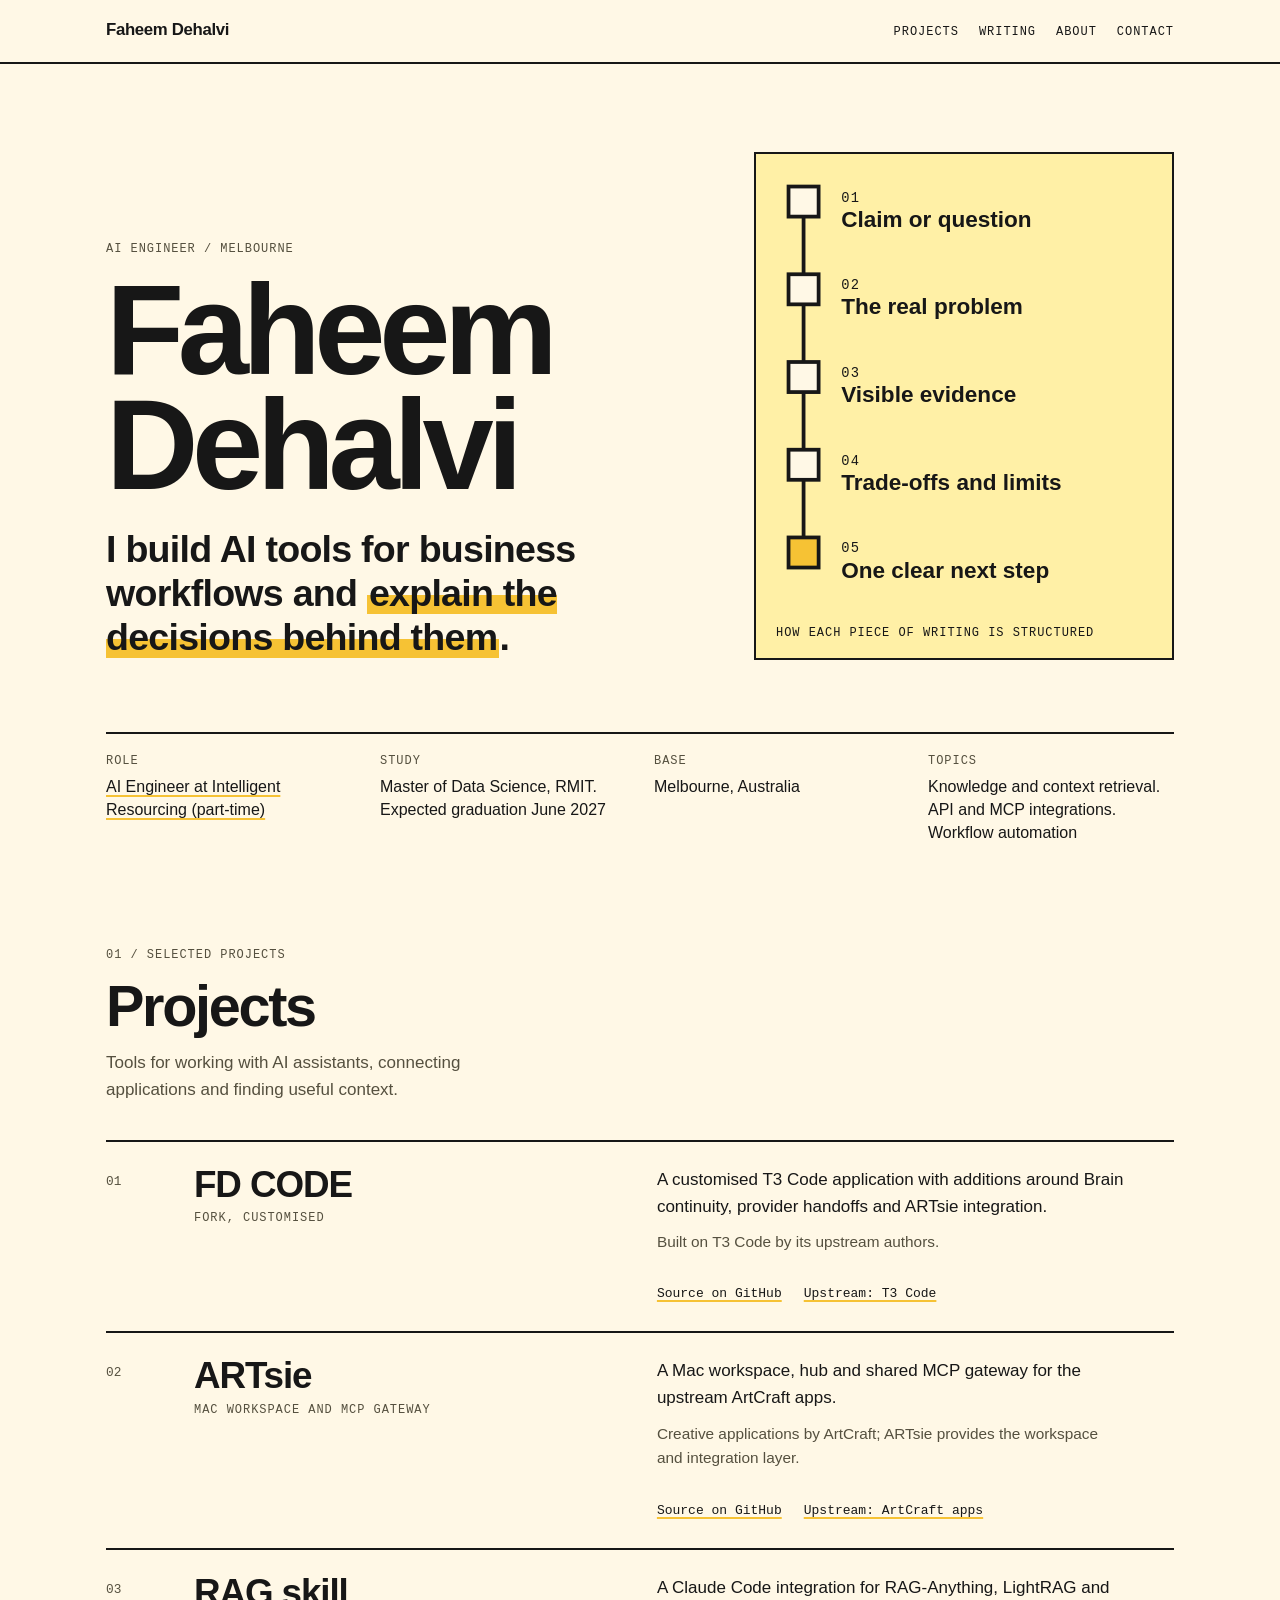
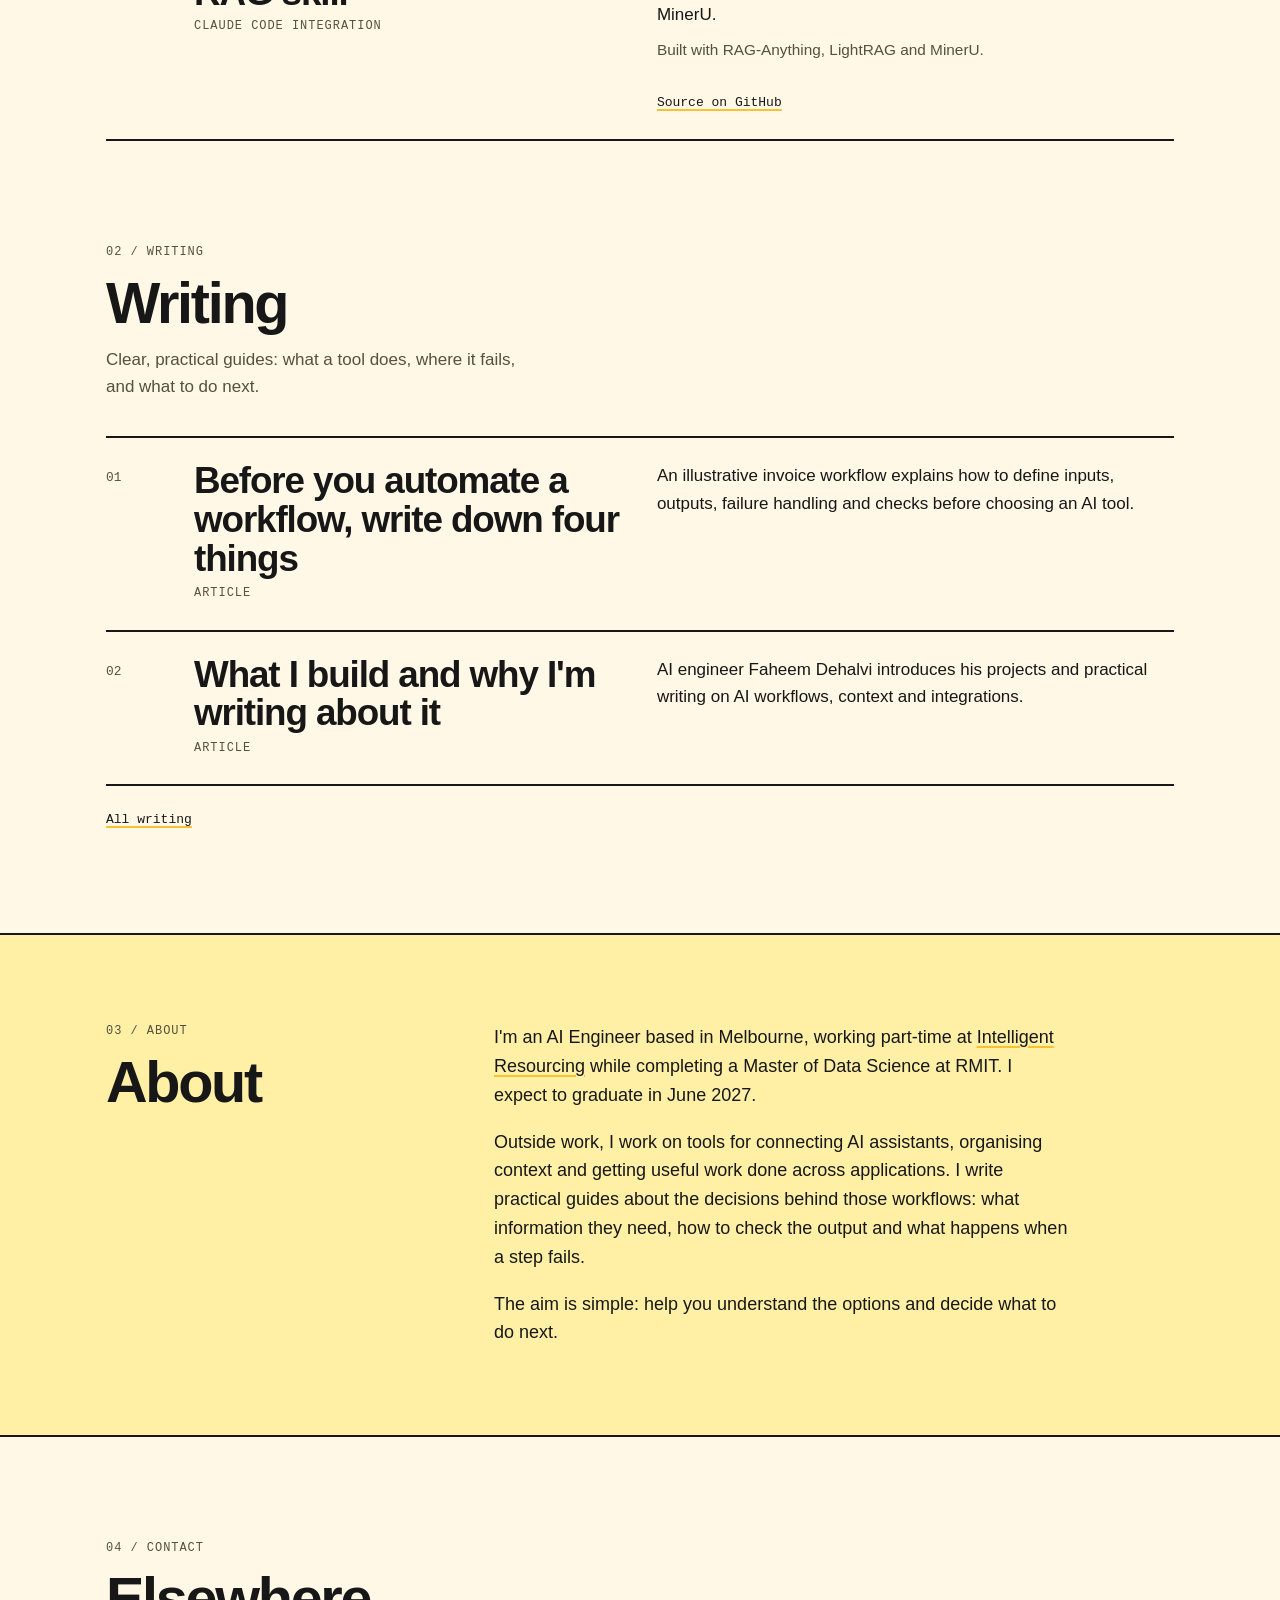
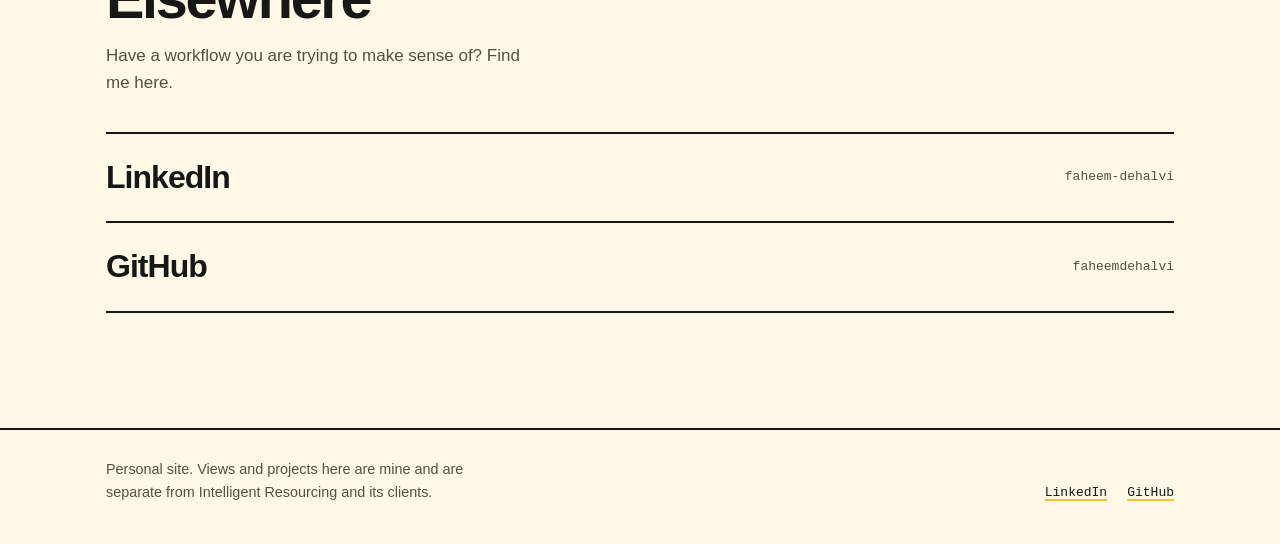
==== docs/index.html @ 50e188a6 "Prepare personal site with project portfolio and first articles" ====
<!doctype html>
<html lang="en-AU">
<head>
<meta charset="utf-8">
<meta name="viewport" content="width=device-width, initial-scale=1">
<title>Faheem Dehalvi | AI engineer in Melbourne</title>
<meta name="description" content="Faheem Dehalvi is an AI engineer in Melbourne. He builds AI tools for business workflows and explains the decisions behind them. Projects, writing and contact links.">
<meta name="theme-color" content="#fff8e6">
<meta property="og:type" content="website">
<meta property="og:title" content="Faheem Dehalvi | AI engineer in Melbourne">
<meta property="og:description" content="Faheem Dehalvi is an AI engineer in Melbourne. He builds AI tools for business workflows and explains the decisions behind them. Projects, writing and contact links.">
<link rel="canonical" href="https://faheemdehalvi.github.io/">
<meta property="og:url" content="https://faheemdehalvi.github.io/">
<link rel="icon" href="./assets/favicon.svg" type="image/svg+xml">
<link rel="stylesheet" href="./assets/styles.css">
<script type="application/ld+json">{"@context": "https://schema.org", "@type": "ProfilePage", "name": "Faheem Dehalvi | AI engineer in Melbourne", "mainEntity": {"@type": "Person", "name": "Faheem Dehalvi", "sameAs": ["https://www.linkedin.com/in/faheem-dehalvi/", "https://github.com/faheemdehalvi"], "description": "I build AI tools for business workflows and explain the decisions behind them.", "url": "https://faheemdehalvi.github.io/"}}</script>
</head>
<body>
<a class="skip-link" href="#main">Skip to content</a>
<header class="site-header">
  <div class="wrap header-inner">
    <a class="wordmark" href="./">Faheem Dehalvi</a>
    <nav aria-label="Main">
      <ul class="nav-list">
        <li><a href="./#projects">Projects</a></li>
        <li><a href="./writing/">Writing</a></li>
        <li><a href="./#about">About</a></li>
        <li><a href="./#contact">Contact</a></li>
      </ul>
    </nav>
  </div>
</header>
<main id="main">
<section class="hero" aria-labelledby="top">
  <div class="wrap hero-grid">
    <div class="hero-copy">
      <p class="label">AI engineer / Melbourne</p>
      <h1 id="top" class="hero-name"><span>Faheem</span> <span>Dehalvi</span></h1>
      <p class="hero-lead">I build AI tools for business workflows and <mark>explain the decisions behind them</mark>.</p>
    </div>
    <figure class="hero-figure">
      <svg viewBox="0 0 300 350" role="img" aria-labelledby="wf-t wf-d" xmlns="http://www.w3.org/2000/svg">
  <title id="wf-t">Five-step structure of each piece of writing</title>
  <desc id="wf-d">A vertical sequence: claim or question, the real problem, visible evidence, trade-offs and limits, one next step.</desc>
  <line x1="22" y1="22" x2="22" y2="302" stroke="#171717" stroke-width="3"/>
  <g font-family="-apple-system, BlinkMacSystemFont, 'Segoe UI', 'Helvetica Neue', Arial, sans-serif" fill="#171717">
    <g>
      <rect x="10" y="10" width="24" height="24" fill="#fff8e6" stroke="#171717" stroke-width="3"/>
      <text x="52" y="22" font-size="11" font-family="ui-monospace, Menlo, monospace" letter-spacing="1">01</text>
      <text x="52" y="42" font-size="18" font-weight="700">Claim or question</text>
    </g>
    <g>
      <rect x="10" y="80" width="24" height="24" fill="#fff8e6" stroke="#171717" stroke-width="3"/>
      <text x="52" y="92" font-size="11" font-family="ui-monospace, Menlo, monospace" letter-spacing="1">02</text>
      <text x="52" y="112" font-size="18" font-weight="700">The real problem</text>
    </g>
    <g>
      <rect x="10" y="150" width="24" height="24" fill="#fff8e6" stroke="#171717" stroke-width="3"/>
      <text x="52" y="162" font-size="11" font-family="ui-monospace, Menlo, monospace" letter-spacing="1">03</text>
      <text x="52" y="182" font-size="18" font-weight="700">Visible evidence</text>
    </g>
    <g>
      <rect x="10" y="220" width="24" height="24" fill="#fff8e6" stroke="#171717" stroke-width="3"/>
      <text x="52" y="232" font-size="11" font-family="ui-monospace, Menlo, monospace" letter-spacing="1">04</text>
      <text x="52" y="252" font-size="18" font-weight="700">Trade-offs and limits</text>
    </g>
    <g>
      <rect x="10" y="290" width="24" height="24" fill="#f6c234" stroke="#171717" stroke-width="3"/>
      <text x="52" y="302" font-size="11" font-family="ui-monospace, Menlo, monospace" letter-spacing="1">05</text>
      <text x="52" y="322" font-size="18" font-weight="700">One clear next step</text>
    </g>
  </g>
</svg>
      <figcaption class="label">How each piece of writing is structured</figcaption>
    </figure>
  </div>
  <div class="wrap">
    <dl class="facts">
      <div><dt>Role</dt><dd><a href="https://intelligentresourcing.co/about-us" rel="noopener noreferrer">AI Engineer at Intelligent Resourcing (part-time)</a></dd></div>
      <div><dt>Study</dt><dd>Master of Data Science, RMIT. Expected graduation June 2027</dd></div>
      <div><dt>Base</dt><dd>Melbourne, Australia</dd></div>
      <div><dt>Topics</dt><dd>Knowledge and context retrieval. API and MCP integrations. Workflow automation</dd></div>
    </dl>
  </div>
</section>

<section class="section" id="projects" aria-labelledby="projects-h">
  <div class="wrap">
    <p class="label">01 / Selected projects</p>
    <h2 id="projects-h" class="section-title">Projects</h2>
    <p class="section-intro">Tools for working with AI assistants, connecting applications and finding useful context.</p>
    <ol class="rows">
      <li class="row"><span class="row-index" aria-hidden="true"></span><div><h3 class="row-name"><a href="https://github.com/faheemdehalvi/fd-code" rel="noopener noreferrer">FD CODE</a></h3><p class="row-kind label">Fork, customised</p></div><div class="row-body"><p>A customised T3 Code application with additions around Brain continuity, provider handoffs and ARTsie integration.</p><p class="credit">Built on T3 Code by its upstream authors.</p></div><ul class="row-links"><li><a href="https://github.com/faheemdehalvi/fd-code" rel="noopener noreferrer">Source on GitHub</a></li><li><a href="https://github.com/pingdotgg/t3code" rel="noopener noreferrer">Upstream: T3 Code</a></li></ul></li>
      <li class="row"><span class="row-index" aria-hidden="true"></span><div><h3 class="row-name"><a href="https://github.com/faheemdehalvi/artsie" rel="noopener noreferrer">ARTsie</a></h3><p class="row-kind label">Mac workspace and MCP gateway</p></div><div class="row-body"><p>A Mac workspace, hub and shared MCP gateway for the upstream ArtCraft apps.</p><p class="credit">Creative applications by ArtCraft; ARTsie provides the workspace and integration layer.</p></div><ul class="row-links"><li><a href="https://github.com/faheemdehalvi/artsie" rel="noopener noreferrer">Source on GitHub</a></li><li><a href="https://getartcraft.com/apps" rel="noopener noreferrer">Upstream: ArtCraft apps</a></li></ul></li>
      <li class="row"><span class="row-index" aria-hidden="true"></span><div><h3 class="row-name"><a href="https://github.com/faheemdehalvi/rag-skill" rel="noopener noreferrer">RAG skill</a></h3><p class="row-kind label">Claude Code integration</p></div><div class="row-body"><p>A Claude Code integration for RAG-Anything, LightRAG and MinerU.</p><p class="credit">Built with RAG-Anything, LightRAG and MinerU.</p></div><ul class="row-links"><li><a href="https://github.com/faheemdehalvi/rag-skill" rel="noopener noreferrer">Source on GitHub</a></li></ul></li>
    </ol>
  </div>
</section>

<section class="section" id="writing" aria-labelledby="writing-h">
  <div class="wrap">
    <p class="label">02 / Writing</p>
    <h2 id="writing-h" class="section-title">Writing</h2>
    <p class="section-intro">Clear, practical guides: what a tool does, where it fails, and what to do next.</p>
    <ol class="rows">
      <li class="row"><span class="row-index" aria-hidden="true"></span><div><h3 class="row-name"><a href="./writing/before-you-automate-a-workflow/">Before you automate a workflow, write down four things</a></h3><p class="row-kind writing-meta">Article</p></div><div class="row-body"><p>An illustrative invoice workflow explains how to define inputs, outputs, failure handling and checks before choosing an AI tool.</p></div></li>
      <li class="row"><span class="row-index" aria-hidden="true"></span><div><h3 class="row-name"><a href="./writing/what-i-build/">What I build and why I&#x27;m writing about it</a></h3><p class="row-kind writing-meta">Article</p></div><div class="row-body"><p>AI engineer Faheem Dehalvi introduces his projects and practical writing on AI workflows, context and integrations.</p></div></li>
    </ol>
    <p class="more"><a href="./writing/">All writing</a></p>
  </div>
</section>

<section class="band" id="about" aria-labelledby="about-h">
  <div class="wrap about-grid">
    <div>
      <p class="label">03 / About</p>
      <h2 id="about-h" class="section-title">About</h2>
    </div>
    <div class="about-text">
      <p>I&#x27;m an AI Engineer based in Melbourne, working part-time at <a href="https://intelligentresourcing.co/about-us" rel="noopener noreferrer">Intelligent Resourcing</a> while completing a Master of Data Science at RMIT. I expect to graduate in June 2027.</p>
      <p>Outside work, I work on tools for connecting AI assistants, organising context and getting useful work done across applications. I write practical guides about the decisions behind those workflows: what information they need, how to check the output and what happens when a step fails.</p>
      <p>The aim is simple: help you understand the options and decide what to do next.</p>
    </div>
  </div>
</section>

<section class="section" id="contact" aria-labelledby="contact-h">
  <div class="wrap">
    <p class="label">04 / Contact</p>
    <h2 id="contact-h" class="section-title">Elsewhere</h2>
    <p class="section-intro">Have a workflow you are trying to make sense of? Find me here.</p>
    <ul class="contact-list">
      <li><a href="https://www.linkedin.com/in/faheem-dehalvi/" rel="noopener noreferrer"><span>LinkedIn</span><span class="handle">faheem-dehalvi</span></a></li>
      <li><a href="https://github.com/faheemdehalvi" rel="noopener noreferrer"><span>GitHub</span><span class="handle">faheemdehalvi</span></a></li>
    </ul>
  </div>
</section>

</main>
<footer class="site-footer">
  <div class="wrap footer-inner">
    <p class="footer-note">Personal site. Views and projects here are mine and are separate from Intelligent Resourcing and its clients.</p>
    <ul class="footer-links">
      <li><a href="https://www.linkedin.com/in/faheem-dehalvi/" rel="noopener noreferrer">LinkedIn</a></li>
      <li><a href="https://github.com/faheemdehalvi" rel="noopener noreferrer">GitHub</a></li>
    </ul>
  </div>
</footer>
</body>
</html>
---- docs/assets/styles.css ----
/* Faheem Dehalvi personal site. No external fonts, no dependencies. */
:root {
  --cream: #fff8e6;
  --yellow: #fff0a6;
  --gold: #f6c234;
  --ink: #171717;
  --muted: #55503f;
  --rule: #171717;
  --mono: ui-monospace, "SF Mono", SFMono-Regular, Menlo, Consolas, "Liberation Mono", monospace;
  --sans: -apple-system, BlinkMacSystemFont, "Segoe UI", "Helvetica Neue", Arial, sans-serif;
  --pad: clamp(20px, 5vw, 56px);
}
*, *::before, *::after { box-sizing: border-box; }
html { -webkit-text-size-adjust: 100%; text-size-adjust: 100%; }
body {
  margin: 0;
  background: var(--cream);
  color: var(--ink);
  font-family: var(--sans);
  font-size: 1.0625rem;
  line-height: 1.6;
  overflow-wrap: break-word;
}
.wrap { width: 100%; max-width: 1180px; margin: 0 auto; padding-left: var(--pad); padding-right: var(--pad); }
img, svg { max-width: 100%; height: auto; }
a { color: var(--ink); text-decoration: underline; text-decoration-color: var(--gold); text-decoration-thickness: 2px; text-underline-offset: 3px; }
a:hover { background: var(--yellow); text-decoration-color: var(--ink); }
:focus-visible { outline: 3px solid var(--ink); outline-offset: 3px; background: var(--gold); }
.skip-link { position: absolute; left: 12px; top: -80px; z-index: 10; padding: 10px 14px; background: var(--ink); color: var(--cream); font-family: var(--mono); font-size: .875rem; }
.skip-link:focus { top: 12px; background: var(--ink); color: var(--cream); outline-color: var(--gold); }

.label { margin: 0 0 14px; font-family: var(--mono); font-size: .75rem; letter-spacing: .08em; text-transform: uppercase; color: var(--muted); line-height: 1.4; }
.label a { color: inherit; }

/* header */
.site-header { border-bottom: 2px solid var(--rule); }
.header-inner { display: flex; flex-wrap: wrap; align-items: baseline; justify-content: space-between; gap: 6px 24px; padding-top: 16px; padding-bottom: 14px; }
.wordmark { font-weight: 800; font-size: 1.05rem; letter-spacing: -.02em; text-decoration: none; }
.wordmark:hover { background: var(--yellow); }
.nav-list { list-style: none; margin: 0; padding: 0; display: flex; flex-wrap: wrap; gap: 4px 20px; }
.nav-list a { font-family: var(--mono); font-size: .75rem; letter-spacing: .08em; text-transform: uppercase; text-decoration: none; padding: 4px 0; border-bottom: 2px solid transparent; display: inline-block; }
.nav-list a:hover, .nav-list a[aria-current="page"] { border-bottom-color: var(--ink); background: transparent; }

/* hero */
.hero { padding: clamp(36px, 7vw, 88px) 0 0; }
.hero-grid { display: grid; gap: 40px; grid-template-columns: minmax(0, 1fr); align-items: end; }
.hero-name { margin: 0 0 24px; font-size: clamp(3.2rem, 15vw, 8rem); line-height: .9; letter-spacing: -.05em; font-weight: 800; }
.hero-name span { display: block; }
.hero-lead { margin: 0; max-width: 24ch; font-size: clamp(1.45rem, 4.6vw, 2.35rem); line-height: 1.18; letter-spacing: -.02em; font-weight: 600; }
mark { background: linear-gradient(transparent 55%, var(--gold) 55%); color: inherit; padding: 0 2px; }
.hero-figure { margin: 0; background: var(--yellow); border: 2px solid var(--ink); padding: 20px 20px 16px; max-width: 420px; }
.hero-figure svg { display: block; width: 100%; height: auto; }
.hero-figure figcaption { margin: 12px 0 0; color: var(--ink); }
.facts { margin: clamp(36px, 6vw, 72px) 0 0; padding: 0; display: grid; gap: 0; grid-template-columns: minmax(0, 1fr); border-top: 2px solid var(--rule); }
.facts > div { padding: 16px 0; border-bottom: 1px solid rgba(23,23,23,.3); }
.facts dt { font-family: var(--mono); font-size: .75rem; letter-spacing: .08em; text-transform: uppercase; color: var(--muted); margin: 0 0 4px; }
.facts dd { margin: 0; font-size: 1rem; line-height: 1.45; }

/* sections */
.section { padding: clamp(48px, 8vw, 104px) 0 0; }
.section-title, .page-title { margin: 0 0 14px; font-size: clamp(2rem, 7vw, 3.6rem); line-height: 1; letter-spacing: -.04em; font-weight: 800; }
.page-title { font-size: clamp(2rem, 7.5vw, 3.4rem); line-height: 1.04; max-width: 20ch; }
.section-intro { margin: 0 0 36px; max-width: 46ch; color: var(--muted); font-size: 1.0625rem; }
.rows { list-style: none; margin: 0; padding: 0; border-top: 2px solid var(--rule); counter-reset: row; }
.row { counter-increment: row; display: grid; gap: 8px 32px; grid-template-columns: minmax(0, 1fr); padding: 24px 0 26px; border-bottom: 2px solid var(--rule); }
.row-index::before { content: counter(row, decimal-leading-zero); font-family: var(--mono); font-size: .8rem; color: var(--muted); }
.row-name { margin: 0; font-size: clamp(1.6rem, 5vw, 2.3rem); line-height: 1.05; letter-spacing: -.03em; font-weight: 800; }
.row-name a { text-decoration: none; }
.row-name a:hover { background: var(--yellow); }
.row-kind { margin: 6px 0 0; }
.row-body p { margin: 0 0 10px; max-width: 52ch; }
.row-body .credit { color: var(--muted); font-size: .96rem; }
.row-body .caveat { font-family: var(--mono); font-size: .78rem; color: var(--muted); line-height: 1.5; }
.row-links { list-style: none; margin: 12px 0 0; padding: 0; display: flex; flex-wrap: wrap; gap: 6px 22px; font-family: var(--mono); font-size: .8125rem; }
.writing-meta { font-family: var(--mono); font-size: .75rem; letter-spacing: .08em; text-transform: uppercase; color: var(--muted); }
.empty-note { margin: 0 0 28px; padding: 14px 16px; background: var(--yellow); border-left: 6px solid var(--gold); max-width: 62ch; }
.more { margin: 24px 0 0; font-family: var(--mono); font-size: .8125rem; }
.subhead { margin: 56px 0 18px; font-family: var(--mono); font-size: .75rem; letter-spacing: .08em; text-transform: uppercase; color: var(--muted); font-weight: 400; }

/* about band */
.band { margin-top: clamp(48px, 8vw, 104px); background: var(--yellow); border-top: 2px solid var(--rule); border-bottom: 2px solid var(--rule); padding: clamp(40px, 7vw, 88px) 0; }
.about-grid { display: grid; gap: 24px 48px; grid-template-columns: minmax(0, 1fr); }
.about-text p { margin: 0 0 1em; max-width: 36rem; font-size: 1.125rem; line-height: 1.6; }
.about-text p:last-child { margin-bottom: 0; }
.band a:hover { background: var(--gold); }

/* contact */
.contact-list { list-style: none; margin: 0; padding: 0; border-top: 2px solid var(--rule); }
.contact-list li { border-bottom: 2px solid var(--rule); }
.contact-list a { display: flex; flex-wrap: wrap; justify-content: space-between; gap: 4px 16px; padding: 18px 0; text-decoration: none; font-size: clamp(1.4rem, 5vw, 2rem); font-weight: 800; letter-spacing: -.03em; }
.contact-list a:hover { background: var(--yellow); }
.contact-list .handle { font-family: var(--mono); font-size: .8125rem; font-weight: 400; letter-spacing: 0; align-self: center; color: var(--muted); }

/* footer */
.site-footer { margin-top: clamp(56px, 9vw, 120px); border-top: 2px solid var(--rule); padding: 28px 0 40px; }
.footer-inner { display: grid; gap: 16px 32px; grid-template-columns: minmax(0, 1fr); }
.footer-note { margin: 0; max-width: 46ch; font-size: .9rem; color: var(--muted); }
.footer-links { list-style: none; margin: 0; padding: 0; display: flex; flex-wrap: wrap; gap: 6px 20px; font-family: var(--mono); font-size: .8125rem; }

/* article / prose */
.article-head { margin-bottom: 36px; }
.article-meta { margin: 8px 0 0; }
.prose { max-width: 40rem; font-size: 1.125rem; line-height: 1.7; }
.prose h2 { margin: 2em 0 .5em; font-size: 1.6rem; line-height: 1.15; letter-spacing: -.025em; font-weight: 800; }
.prose h3 { margin: 1.8em 0 .4em; font-size: 1.25rem; line-height: 1.2; letter-spacing: -.015em; font-weight: 800; }
.prose h4 { margin: 1.6em 0 .3em; font-family: var(--mono); font-size: .8125rem; letter-spacing: .08em; text-transform: uppercase; }
.prose p, .prose ul, .prose ol, .prose pre, .prose blockquote { margin: 0 0 1.1em; }
.prose ul, .prose ol { padding-left: 1.4em; }
.prose li { margin-bottom: .35em; }
.prose li::marker { color: var(--ink); font-weight: 700; }
.prose code { font-family: var(--mono); font-size: .88em; background: var(--yellow); padding: .1em .35em; }
.prose pre { background: var(--ink); color: var(--cream); padding: 16px 18px; overflow-x: auto; line-height: 1.5; font-size: .875rem; border-left: 6px solid var(--gold); }
.prose pre code { background: transparent; padding: 0; font-size: inherit; color: inherit; }
.prose blockquote { padding: 2px 0 2px 18px; border-left: 6px solid var(--gold); color: var(--muted); }
.prose hr { border: 0; border-top: 2px solid var(--rule); margin: 2em 0; }
.article-back { margin: 48px 0 0; font-family: var(--mono); font-size: .8125rem; }

/* desktop */
@media (min-width: 760px) {
  .facts { grid-template-columns: repeat(4, minmax(0, 1fr)); gap: 0 28px; }
  .facts > div { border-bottom: 0; padding: 18px 0 0; }
  .row { grid-template-columns: 56px minmax(0, 5fr) minmax(0, 6fr); }
  .row-links { grid-column: 3; }
  .about-grid { grid-template-columns: minmax(0, 4fr) minmax(0, 8fr); }
  .footer-inner { grid-template-columns: minmax(0, 1fr) auto; align-items: end; }
}
@media (min-width: 960px) {
  .hero-grid { grid-template-columns: minmax(0, 7fr) minmax(0, 5fr); gap: 56px; }
  .hero-figure { justify-self: end; width: 100%; }
}
@media (prefers-reduced-motion: no-preference) {
  a { transition: background-color .12s ease; }
}
@media print {
  .skip-link, .site-header nav { display: none; }
  body { background: #fff; }
}
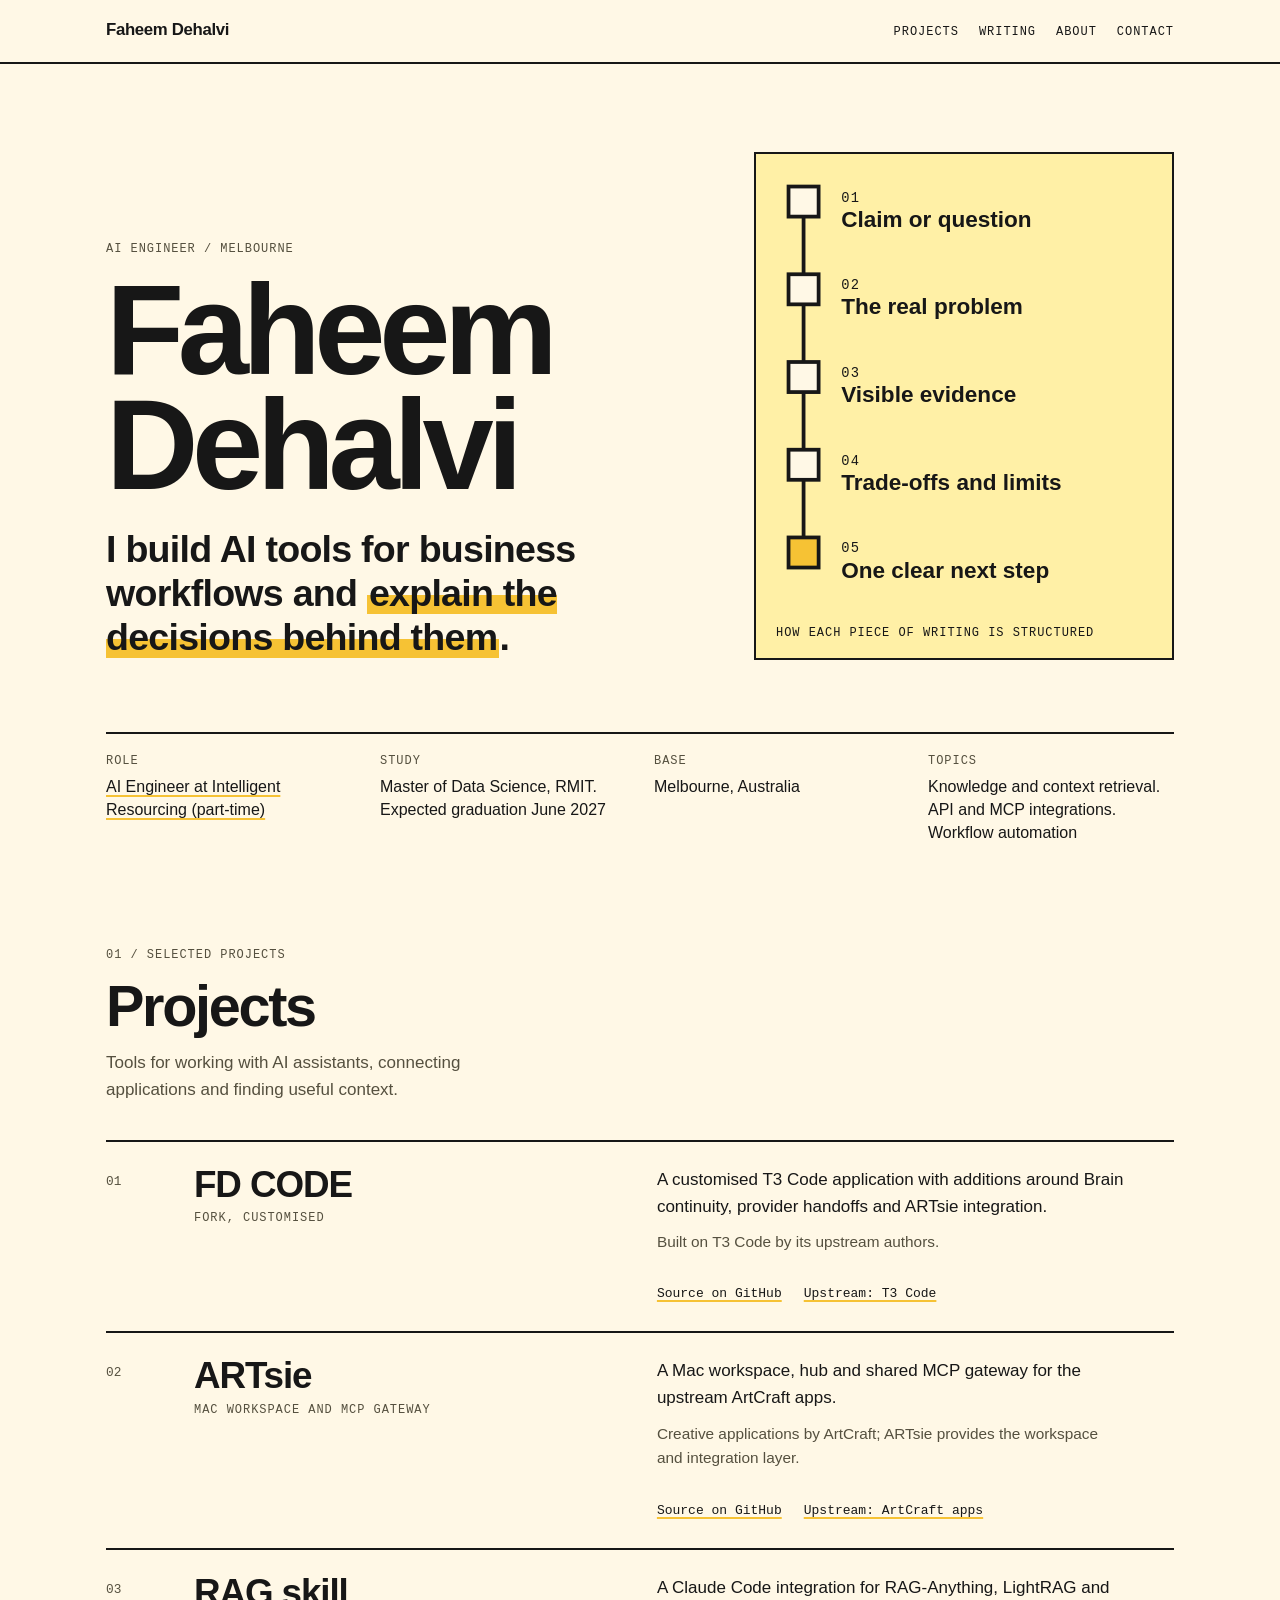
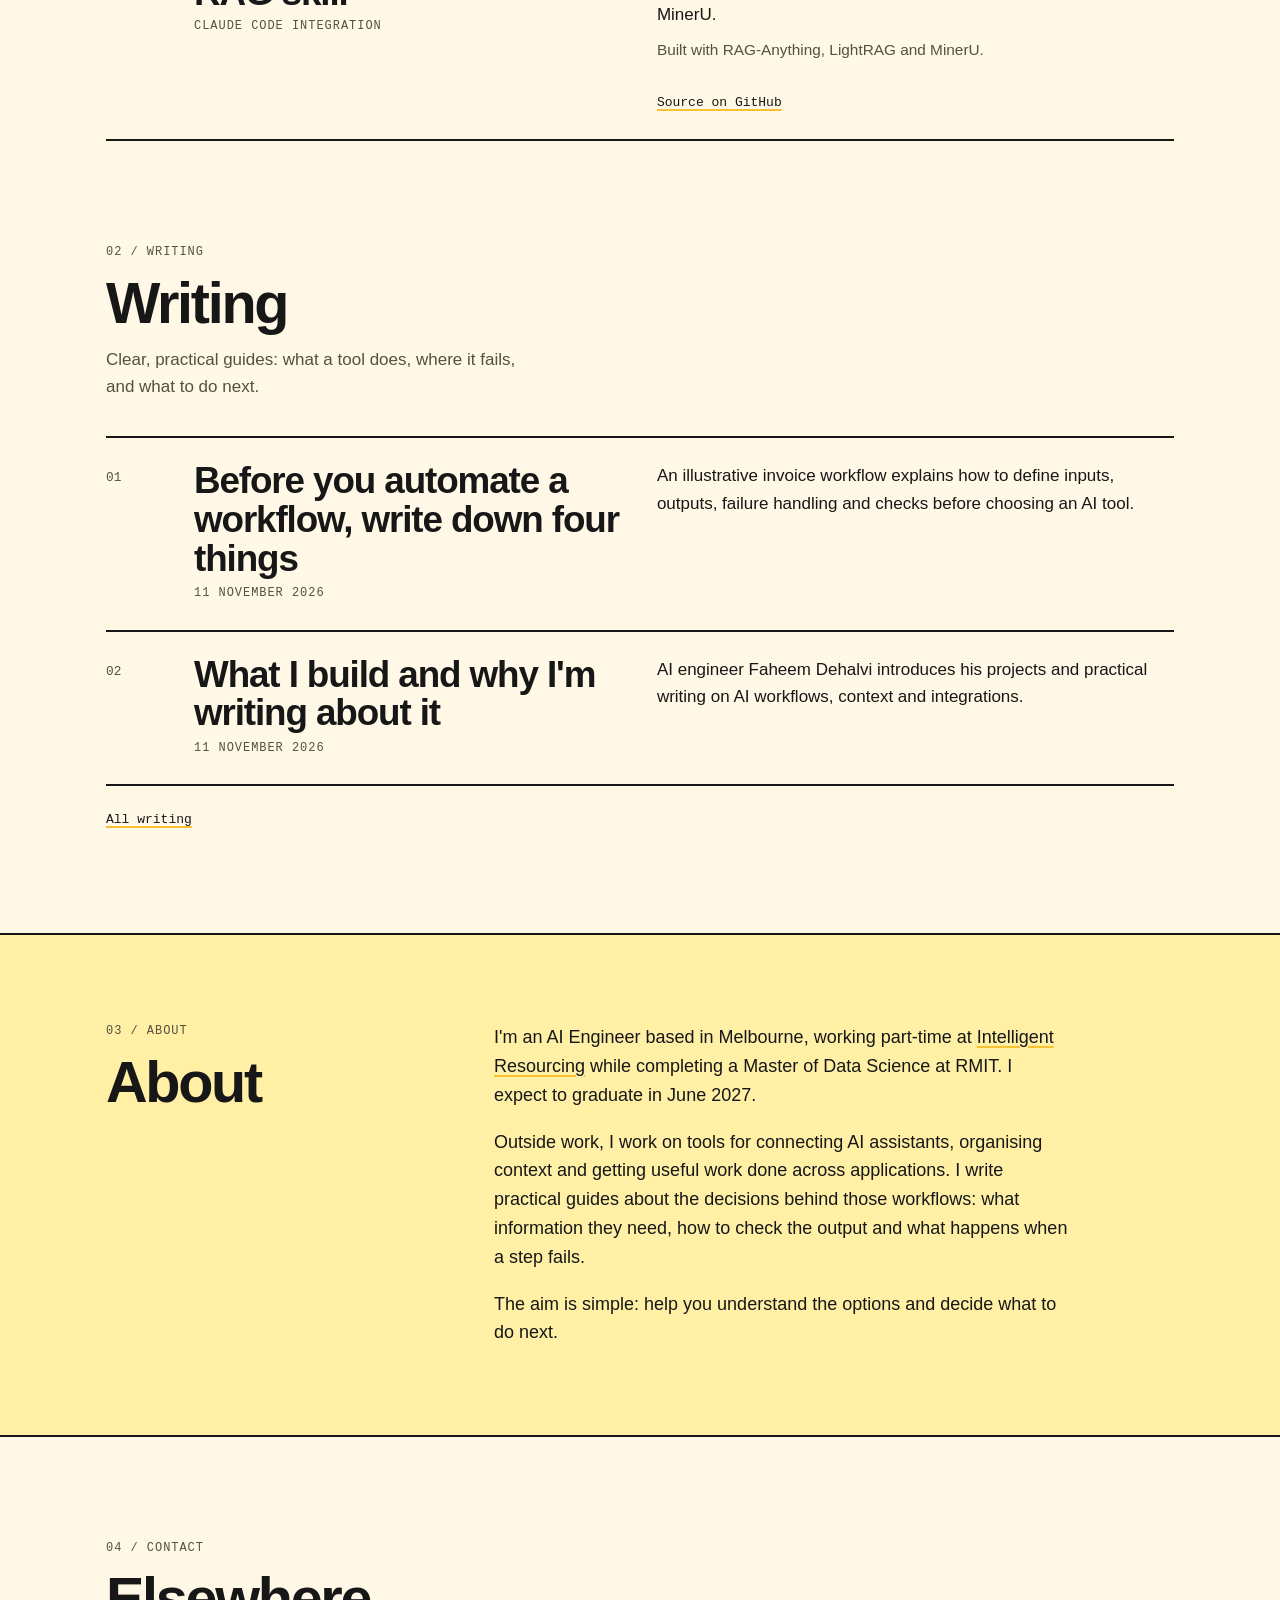
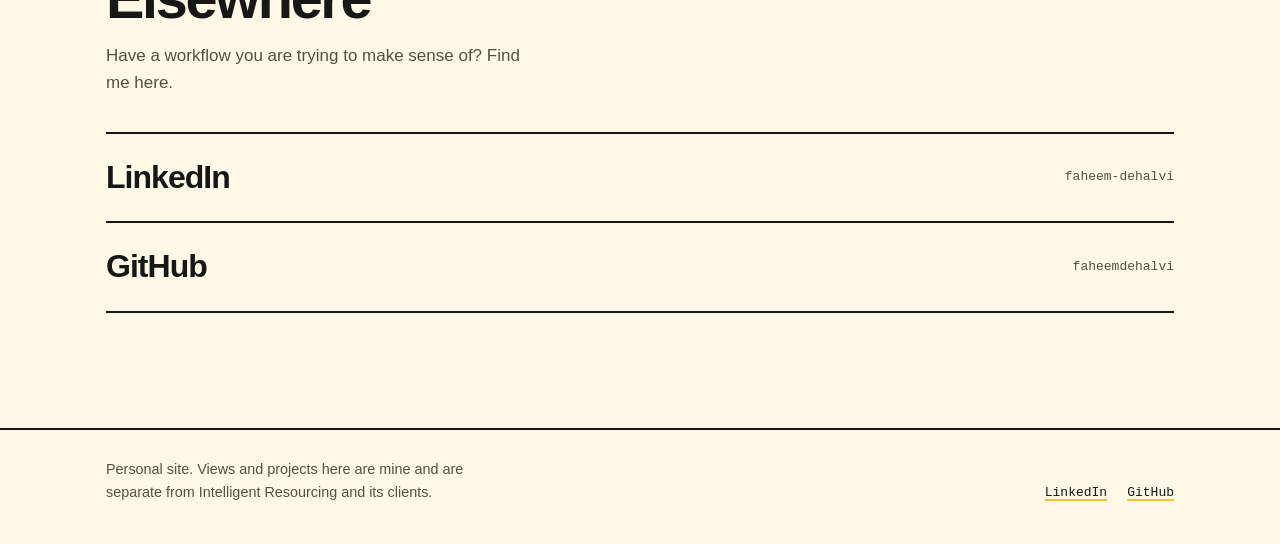
==== commit ad6b26e9: "Record publication dates and document the Pages build" ====
--- a/docs/index.html
+++ b/docs/index.html
@@ -103,8 +103,8 @@
     <h2 id="writing-h" class="section-title">Writing</h2>
     <p class="section-intro">Clear, practical guides: what a tool does, where it fails, and what to do next.</p>
     <ol class="rows">
-      <li class="row"><span class="row-index" aria-hidden="true"></span><div><h3 class="row-name"><a href="./writing/before-you-automate-a-workflow/">Before you automate a workflow, write down four things</a></h3><p class="row-kind writing-meta">Article</p></div><div class="row-body"><p>An illustrative invoice workflow explains how to define inputs, outputs, failure handling and checks before choosing an AI tool.</p></div></li>
-      <li class="row"><span class="row-index" aria-hidden="true"></span><div><h3 class="row-name"><a href="./writing/what-i-build/">What I build and why I&#x27;m writing about it</a></h3><p class="row-kind writing-meta">Article</p></div><div class="row-body"><p>AI engineer Faheem Dehalvi introduces his projects and practical writing on AI workflows, context and integrations.</p></div></li>
+      <li class="row"><span class="row-index" aria-hidden="true"></span><div><h3 class="row-name"><a href="./writing/before-you-automate-a-workflow/">Before you automate a workflow, write down four things</a></h3><p class="row-kind writing-meta">11 November 2026</p></div><div class="row-body"><p>An illustrative invoice workflow explains how to define inputs, outputs, failure handling and checks before choosing an AI tool.</p></div></li>
+      <li class="row"><span class="row-index" aria-hidden="true"></span><div><h3 class="row-name"><a href="./writing/what-i-build/">What I build and why I&#x27;m writing about it</a></h3><p class="row-kind writing-meta">11 November 2026</p></div><div class="row-body"><p>AI engineer Faheem Dehalvi introduces his projects and practical writing on AI workflows, context and integrations.</p></div></li>
     </ol>
     <p class="more"><a href="./writing/">All writing</a></p>
   </div>
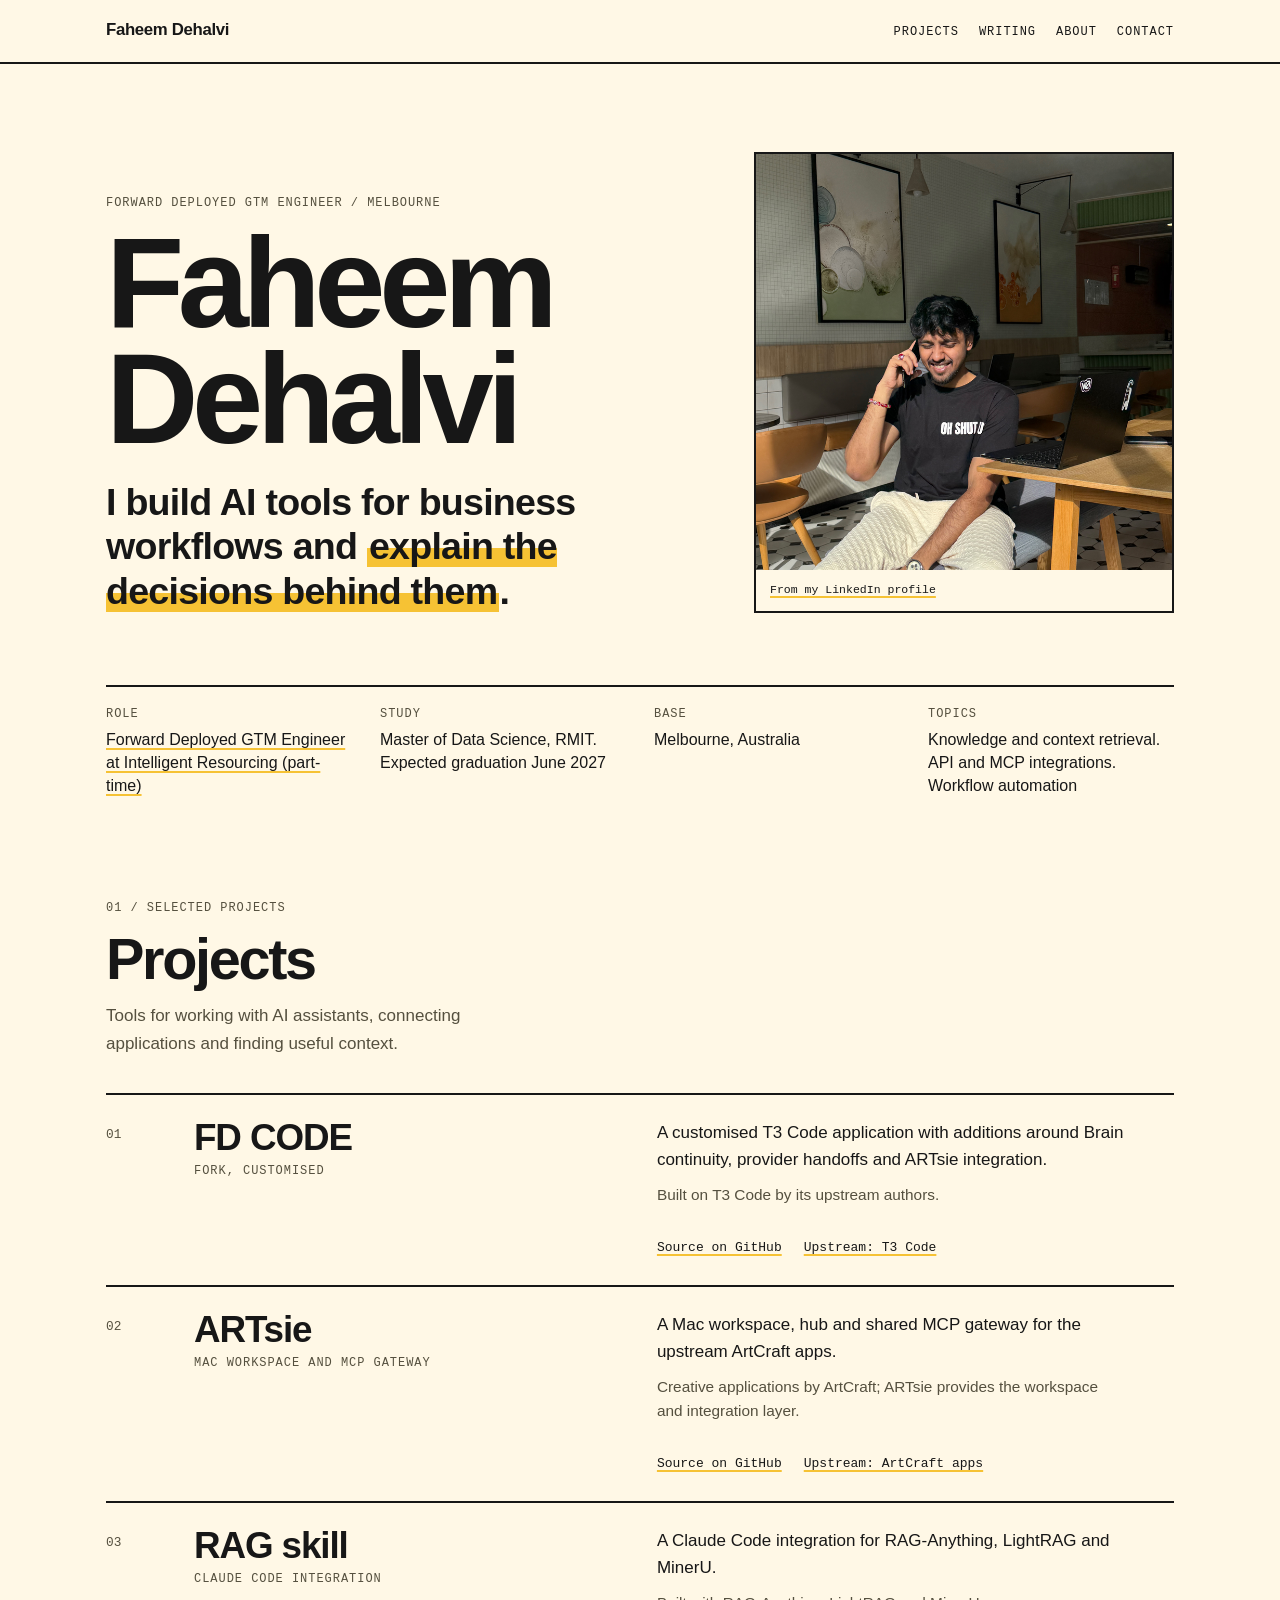
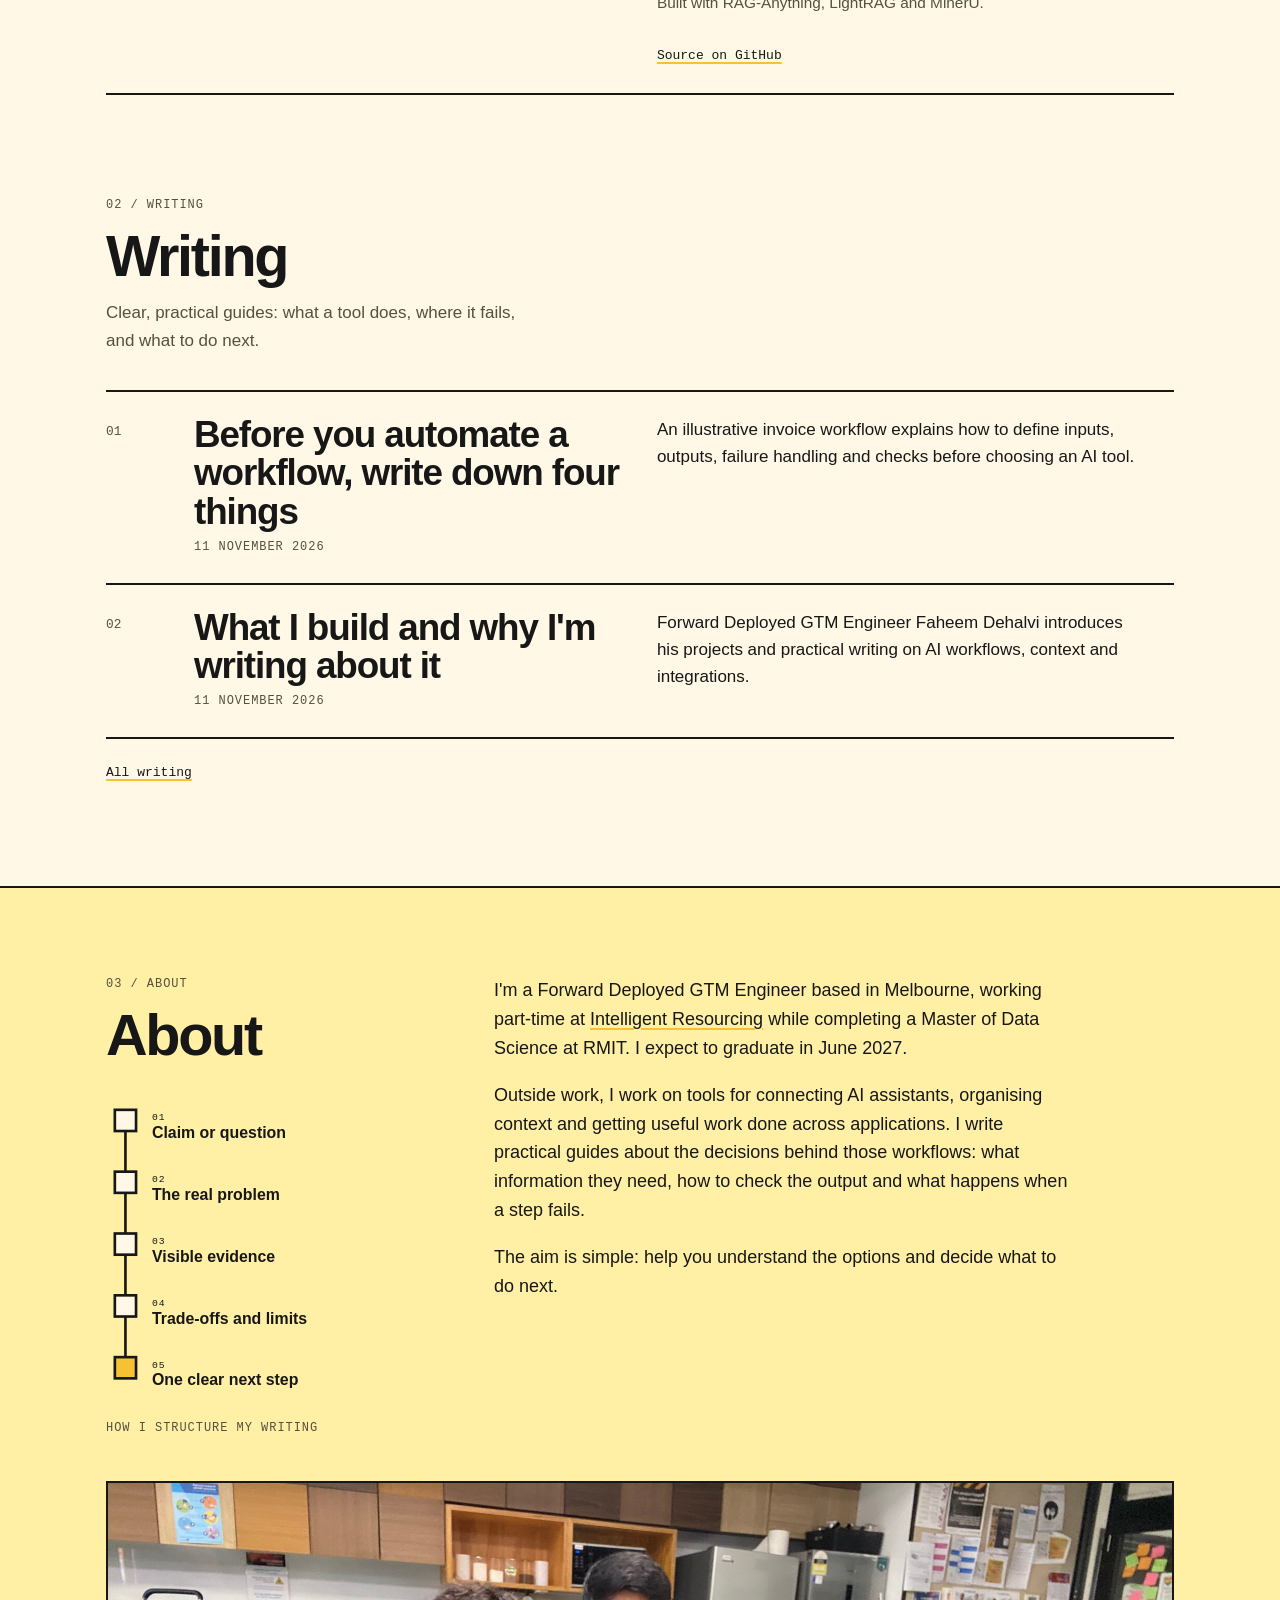
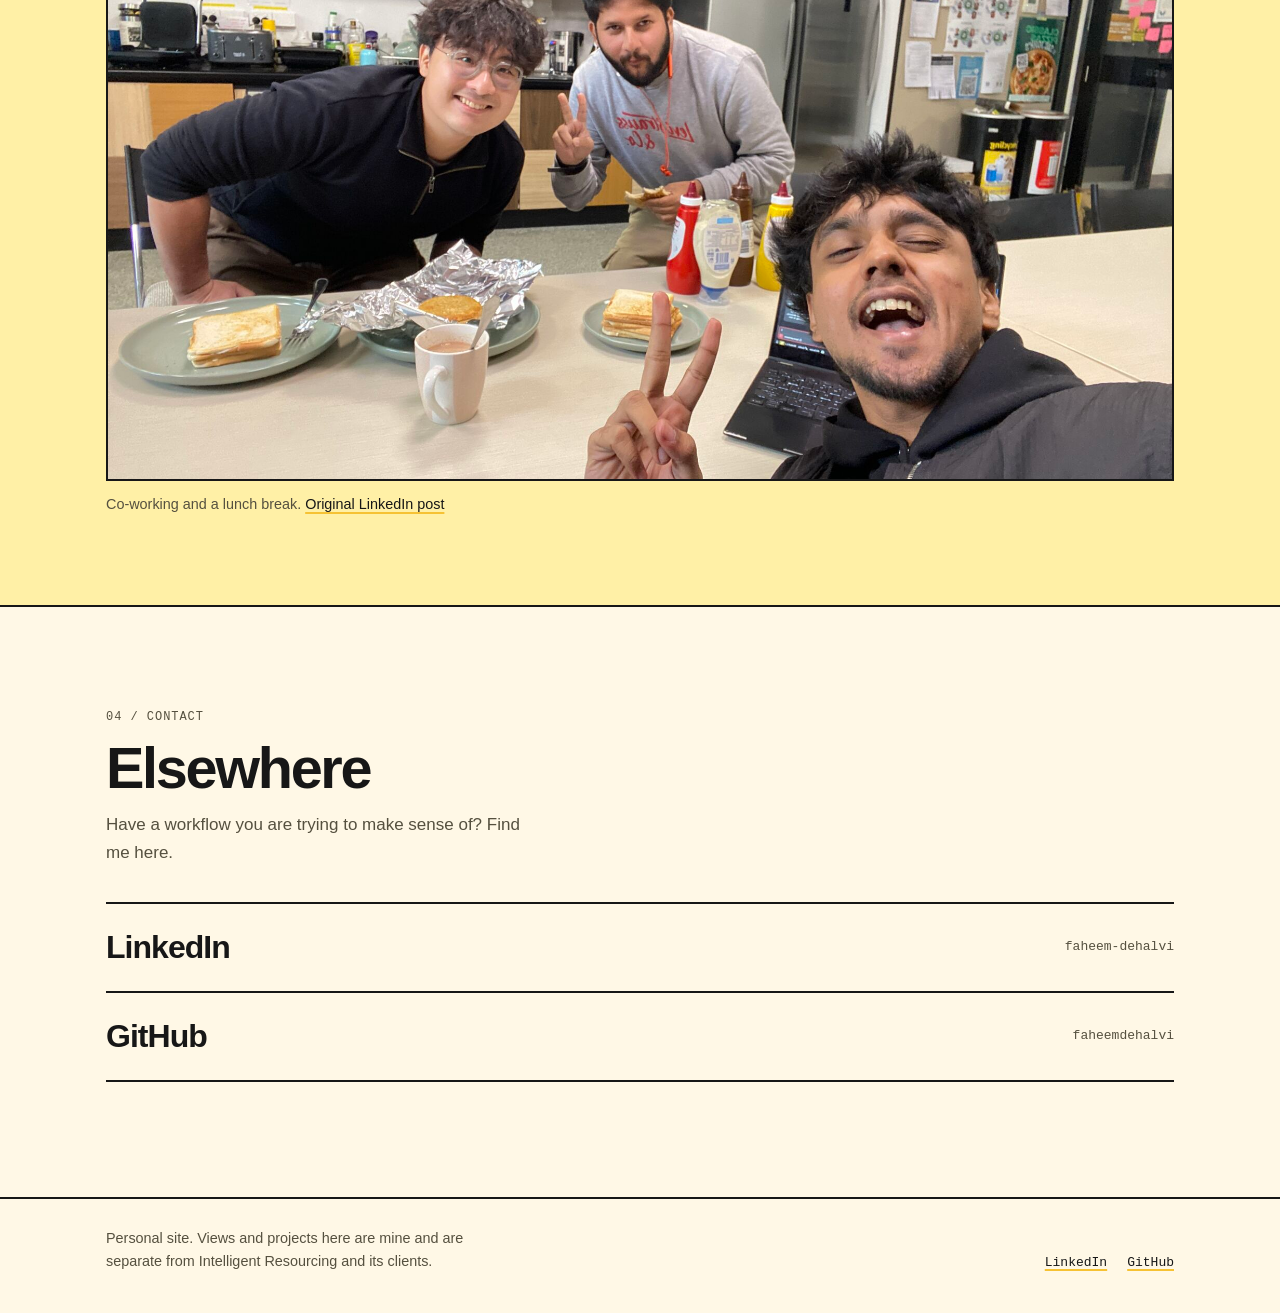
==== commit b4bd0ee4: "Add approved LinkedIn photos and requested GTM engineer title" ====
--- a/docs/index.html
+++ b/docs/index.html
@@ -3,17 +3,17 @@
 <head>
 <meta charset="utf-8">
 <meta name="viewport" content="width=device-width, initial-scale=1">
-<title>Faheem Dehalvi | AI engineer in Melbourne</title>
-<meta name="description" content="Faheem Dehalvi is an AI engineer in Melbourne. He builds AI tools for business workflows and explains the decisions behind them. Projects, writing and contact links.">
+<title>Faheem Dehalvi | Forward Deployed GTM Engineer</title>
+<meta name="description" content="Faheem Dehalvi is a Forward Deployed GTM Engineer in Melbourne. Practical writing, AI workflows, integrations and selected projects.">
 <meta name="theme-color" content="#fff8e6">
 <meta property="og:type" content="website">
-<meta property="og:title" content="Faheem Dehalvi | AI engineer in Melbourne">
-<meta property="og:description" content="Faheem Dehalvi is an AI engineer in Melbourne. He builds AI tools for business workflows and explains the decisions behind them. Projects, writing and contact links.">
+<meta property="og:title" content="Faheem Dehalvi | Forward Deployed GTM Engineer">
+<meta property="og:description" content="Faheem Dehalvi is a Forward Deployed GTM Engineer in Melbourne. Practical writing, AI workflows, integrations and selected projects.">
 <link rel="canonical" href="https://faheemdehalvi.github.io/">
 <meta property="og:url" content="https://faheemdehalvi.github.io/">
 <link rel="icon" href="./assets/favicon.svg" type="image/svg+xml">
 <link rel="stylesheet" href="./assets/styles.css">
-<script type="application/ld+json">{"@context": "https://schema.org", "@type": "ProfilePage", "name": "Faheem Dehalvi | AI engineer in Melbourne", "mainEntity": {"@type": "Person", "name": "Faheem Dehalvi", "sameAs": ["https://www.linkedin.com/in/faheem-dehalvi/", "https://github.com/faheemdehalvi"], "description": "I build AI tools for business workflows and explain the decisions behind them.", "url": "https://faheemdehalvi.github.io/"}}</script>
+<script type="application/ld+json">{"@context": "https://schema.org", "@type": "ProfilePage", "name": "Faheem Dehalvi | Forward Deployed GTM Engineer", "mainEntity": {"@type": "Person", "name": "Faheem Dehalvi", "sameAs": ["https://www.linkedin.com/in/faheem-dehalvi/", "https://github.com/faheemdehalvi"], "description": "I build AI tools for business workflows and explain the decisions behind them.", "url": "https://faheemdehalvi.github.io/"}}</script>
 </head>
 <body>
 <a class="skip-link" href="#main">Skip to content</a>
@@ -34,12 +34,58 @@
 <section class="hero" aria-labelledby="top">
   <div class="wrap hero-grid">
     <div class="hero-copy">
-      <p class="label">AI engineer / Melbourne</p>
+      <p class="label">Forward Deployed GTM Engineer / Melbourne</p>
       <h1 id="top" class="hero-name"><span>Faheem</span> <span>Dehalvi</span></h1>
       <p class="hero-lead">I build AI tools for business workflows and <mark>explain the decisions behind them</mark>.</p>
     </div>
-    <figure class="hero-figure">
-      <svg viewBox="0 0 300 350" role="img" aria-labelledby="wf-t wf-d" xmlns="http://www.w3.org/2000/svg">
+    <figure class="hero-figure portrait-figure">
+      <img src="./assets/media/faheem-portrait.png" width="800" height="800" alt="Faheem Dehalvi smiling while on a phone call at a cafe table, with a laptop beside him." decoding="async" fetchpriority="high">
+      <figcaption><a href="https://www.linkedin.com/in/faheem-dehalvi/" rel="noopener noreferrer">From my LinkedIn profile</a></figcaption>
+    </figure>
+  </div>
+  <div class="wrap">
+    <dl class="facts">
+      <div><dt>Role</dt><dd><a href="https://intelligentresourcing.co/about-us" rel="noopener noreferrer">Forward Deployed GTM Engineer at Intelligent Resourcing (part-time)</a></dd></div>
+      <div><dt>Study</dt><dd>Master of Data Science, RMIT. Expected graduation June 2027</dd></div>
+      <div><dt>Base</dt><dd>Melbourne, Australia</dd></div>
+      <div><dt>Topics</dt><dd>Knowledge and context retrieval. API and MCP integrations. Workflow automation</dd></div>
+    </dl>
+  </div>
+</section>
+
+<section class="section" id="projects" aria-labelledby="projects-h">
+  <div class="wrap">
+    <p class="label">01 / Selected projects</p>
+    <h2 id="projects-h" class="section-title">Projects</h2>
+    <p class="section-intro">Tools for working with AI assistants, connecting applications and finding useful context.</p>
+    <ol class="rows">
+      <li class="row"><span class="row-index" aria-hidden="true"></span><div><h3 class="row-name"><a href="https://github.com/faheemdehalvi/fd-code" rel="noopener noreferrer">FD CODE</a></h3><p class="row-kind label">Fork, customised</p></div><div class="row-body"><p>A customised T3 Code application with additions around Brain continuity, provider handoffs and ARTsie integration.</p><p class="credit">Built on T3 Code by its upstream authors.</p></div><ul class="row-links"><li><a href="https://github.com/faheemdehalvi/fd-code" rel="noopener noreferrer">Source on GitHub</a></li><li><a href="https://github.com/pingdotgg/t3code" rel="noopener noreferrer">Upstream: T3 Code</a></li></ul></li>
+      <li class="row"><span class="row-index" aria-hidden="true"></span><div><h3 class="row-name"><a href="https://github.com/faheemdehalvi/artsie" rel="noopener noreferrer">ARTsie</a></h3><p class="row-kind label">Mac workspace and MCP gateway</p></div><div class="row-body"><p>A Mac workspace, hub and shared MCP gateway for the upstream ArtCraft apps.</p><p class="credit">Creative applications by ArtCraft; ARTsie provides the workspace and integration layer.</p></div><ul class="row-links"><li><a href="https://github.com/faheemdehalvi/artsie" rel="noopener noreferrer">Source on GitHub</a></li><li><a href="https://getartcraft.com/apps" rel="noopener noreferrer">Upstream: ArtCraft apps</a></li></ul></li>
+      <li class="row"><span class="row-index" aria-hidden="true"></span><div><h3 class="row-name"><a href="https://github.com/faheemdehalvi/rag-skill" rel="noopener noreferrer">RAG skill</a></h3><p class="row-kind label">Claude Code integration</p></div><div class="row-body"><p>A Claude Code integration for RAG-Anything, LightRAG and MinerU.</p><p class="credit">Built with RAG-Anything, LightRAG and MinerU.</p></div><ul class="row-links"><li><a href="https://github.com/faheemdehalvi/rag-skill" rel="noopener noreferrer">Source on GitHub</a></li></ul></li>
+    </ol>
+  </div>
+</section>
+
+<section class="section" id="writing" aria-labelledby="writing-h">
+  <div class="wrap">
+    <p class="label">02 / Writing</p>
+    <h2 id="writing-h" class="section-title">Writing</h2>
+    <p class="section-intro">Clear, practical guides: what a tool does, where it fails, and what to do next.</p>
+    <ol class="rows">
+      <li class="row"><span class="row-index" aria-hidden="true"></span><div><h3 class="row-name"><a href="./writing/before-you-automate-a-workflow/">Before you automate a workflow, write down four things</a></h3><p class="row-kind writing-meta">11 November 2026</p></div><div class="row-body"><p>An illustrative invoice workflow explains how to define inputs, outputs, failure handling and checks before choosing an AI tool.</p></div></li>
+      <li class="row"><span class="row-index" aria-hidden="true"></span><div><h3 class="row-name"><a href="./writing/what-i-build/">What I build and why I&#x27;m writing about it</a></h3><p class="row-kind writing-meta">11 November 2026</p></div><div class="row-body"><p>Forward Deployed GTM Engineer Faheem Dehalvi introduces his projects and practical writing on AI workflows, context and integrations.</p></div></li>
+    </ol>
+    <p class="more"><a href="./writing/">All writing</a></p>
+  </div>
+</section>
+
+<section class="band" id="about" aria-labelledby="about-h">
+  <div class="wrap about-grid">
+    <div>
+      <p class="label">03 / About</p>
+      <h2 id="about-h" class="section-title">About</h2>
+      <figure class="about-method">
+        <svg viewBox="0 0 300 350" role="img" aria-labelledby="wf-t wf-d" xmlns="http://www.w3.org/2000/svg">
   <title id="wf-t">Five-step structure of each piece of writing</title>
   <desc id="wf-d">A vertical sequence: claim or question, the real problem, visible evidence, trade-offs and limits, one next step.</desc>
   <line x1="22" y1="22" x2="22" y2="302" stroke="#171717" stroke-width="3"/>
@@ -71,56 +117,22 @@
     </g>
   </g>
 </svg>
-      <figcaption class="label">How each piece of writing is structured</figcaption>
-    </figure>
-  </div>
-  <div class="wrap">
-    <dl class="facts">
-      <div><dt>Role</dt><dd><a href="https://intelligentresourcing.co/about-us" rel="noopener noreferrer">AI Engineer at Intelligent Resourcing (part-time)</a></dd></div>
-      <div><dt>Study</dt><dd>Master of Data Science, RMIT. Expected graduation June 2027</dd></div>
-      <div><dt>Base</dt><dd>Melbourne, Australia</dd></div>
-      <div><dt>Topics</dt><dd>Knowledge and context retrieval. API and MCP integrations. Workflow automation</dd></div>
-    </dl>
-  </div>
-</section>
-
-<section class="section" id="projects" aria-labelledby="projects-h">
-  <div class="wrap">
-    <p class="label">01 / Selected projects</p>
-    <h2 id="projects-h" class="section-title">Projects</h2>
-    <p class="section-intro">Tools for working with AI assistants, connecting applications and finding useful context.</p>
-    <ol class="rows">
-      <li class="row"><span class="row-index" aria-hidden="true"></span><div><h3 class="row-name"><a href="https://github.com/faheemdehalvi/fd-code" rel="noopener noreferrer">FD CODE</a></h3><p class="row-kind label">Fork, customised</p></div><div class="row-body"><p>A customised T3 Code application with additions around Brain continuity, provider handoffs and ARTsie integration.</p><p class="credit">Built on T3 Code by its upstream authors.</p></div><ul class="row-links"><li><a href="https://github.com/faheemdehalvi/fd-code" rel="noopener noreferrer">Source on GitHub</a></li><li><a href="https://github.com/pingdotgg/t3code" rel="noopener noreferrer">Upstream: T3 Code</a></li></ul></li>
-      <li class="row"><span class="row-index" aria-hidden="true"></span><div><h3 class="row-name"><a href="https://github.com/faheemdehalvi/artsie" rel="noopener noreferrer">ARTsie</a></h3><p class="row-kind label">Mac workspace and MCP gateway</p></div><div class="row-body"><p>A Mac workspace, hub and shared MCP gateway for the upstream ArtCraft apps.</p><p class="credit">Creative applications by ArtCraft; ARTsie provides the workspace and integration layer.</p></div><ul class="row-links"><li><a href="https://github.com/faheemdehalvi/artsie" rel="noopener noreferrer">Source on GitHub</a></li><li><a href="https://getartcraft.com/apps" rel="noopener noreferrer">Upstream: ArtCraft apps</a></li></ul></li>
-      <li class="row"><span class="row-index" aria-hidden="true"></span><div><h3 class="row-name"><a href="https://github.com/faheemdehalvi/rag-skill" rel="noopener noreferrer">RAG skill</a></h3><p class="row-kind label">Claude Code integration</p></div><div class="row-body"><p>A Claude Code integration for RAG-Anything, LightRAG and MinerU.</p><p class="credit">Built with RAG-Anything, LightRAG and MinerU.</p></div><ul class="row-links"><li><a href="https://github.com/faheemdehalvi/rag-skill" rel="noopener noreferrer">Source on GitHub</a></li></ul></li>
-    </ol>
-  </div>
-</section>
-
-<section class="section" id="writing" aria-labelledby="writing-h">
-  <div class="wrap">
-    <p class="label">02 / Writing</p>
-    <h2 id="writing-h" class="section-title">Writing</h2>
-    <p class="section-intro">Clear, practical guides: what a tool does, where it fails, and what to do next.</p>
-    <ol class="rows">
-      <li class="row"><span class="row-index" aria-hidden="true"></span><div><h3 class="row-name"><a href="./writing/before-you-automate-a-workflow/">Before you automate a workflow, write down four things</a></h3><p class="row-kind writing-meta">11 November 2026</p></div><div class="row-body"><p>An illustrative invoice workflow explains how to define inputs, outputs, failure handling and checks before choosing an AI tool.</p></div></li>
-      <li class="row"><span class="row-index" aria-hidden="true"></span><div><h3 class="row-name"><a href="./writing/what-i-build/">What I build and why I&#x27;m writing about it</a></h3><p class="row-kind writing-meta">11 November 2026</p></div><div class="row-body"><p>AI engineer Faheem Dehalvi introduces his projects and practical writing on AI workflows, context and integrations.</p></div></li>
-    </ol>
-    <p class="more"><a href="./writing/">All writing</a></p>
-  </div>
-</section>
-
-<section class="band" id="about" aria-labelledby="about-h">
-  <div class="wrap about-grid">
-    <div>
-      <p class="label">03 / About</p>
-      <h2 id="about-h" class="section-title">About</h2>
+        <figcaption class="label">How I structure my writing</figcaption>
+      </figure>
     </div>
     <div class="about-text">
-      <p>I&#x27;m an AI Engineer based in Melbourne, working part-time at <a href="https://intelligentresourcing.co/about-us" rel="noopener noreferrer">Intelligent Resourcing</a> while completing a Master of Data Science at RMIT. I expect to graduate in June 2027.</p>
+      <p>I&#x27;m a Forward Deployed GTM Engineer based in Melbourne, working part-time at <a href="https://intelligentresourcing.co/about-us" rel="noopener noreferrer">Intelligent Resourcing</a> while completing a Master of Data Science at RMIT. I expect to graduate in June 2027.</p>
       <p>Outside work, I work on tools for connecting AI assistants, organising context and getting useful work done across applications. I write practical guides about the decisions behind those workflows: what information they need, how to check the output and what happens when a step fails.</p>
       <p>The aim is simple: help you understand the options and decide what to do next.</p>
     </div>
+  </div>
+  <div class="wrap media-story">
+    <figure class="community-photo">
+      <a href="https://www.linkedin.com/posts/faheem-dehalvi_weeknds-arent-really-for-resting-up-theyre-share-7466699340036706304-agLs/" rel="noopener noreferrer">
+        <img src="./assets/media/coworking-lunch.jpg" width="2048" height="1152" alt="Faheem taking a group photo with two people at a shared lunch table, with laptops and sandwiches." loading="lazy" decoding="async">
+      </a>
+      <figcaption>Co-working and a lunch break. <a href="https://www.linkedin.com/posts/faheem-dehalvi_weeknds-arent-really-for-resting-up-theyre-share-7466699340036706304-agLs/" rel="noopener noreferrer">Original LinkedIn post</a></figcaption>
+    </figure>
   </div>
 </section>
 
--- a/docs/assets/styles.css
+++ b/docs/assets/styles.css
@@ -135,3 +135,16 @@
   .skip-link, .site-header nav { display: none; }
   body { background: #fff; }
 }
+
+/* LinkedIn media preview: original copies, with source links. */
+.portrait-figure { padding: 0; background: transparent; }
+.portrait-figure img { display: block; width: 100%; aspect-ratio: 1; object-fit: cover; }
+.portrait-figure figcaption { margin: 0; padding: 12px 14px; font-family: var(--mono); font-size: .72rem; line-height: 1.45; }
+.about-method { margin: 36px 0 0; max-width: 265px; }
+.about-method svg { display: block; width: 100%; }
+.about-method figcaption { margin: 10px 0 0; }
+.media-story { margin-top: 44px; }
+.community-photo { margin: 0; }
+.community-photo img { display: block; width: 100%; aspect-ratio: 16 / 9; object-fit: cover; border: 2px solid var(--ink); }
+.community-photo figcaption { margin-top: 12px; font-size: .9rem; color: var(--muted); }
+@media (max-width: 759px) { .about-method { max-width: 230px; } .media-story { margin-top: 28px; } }
